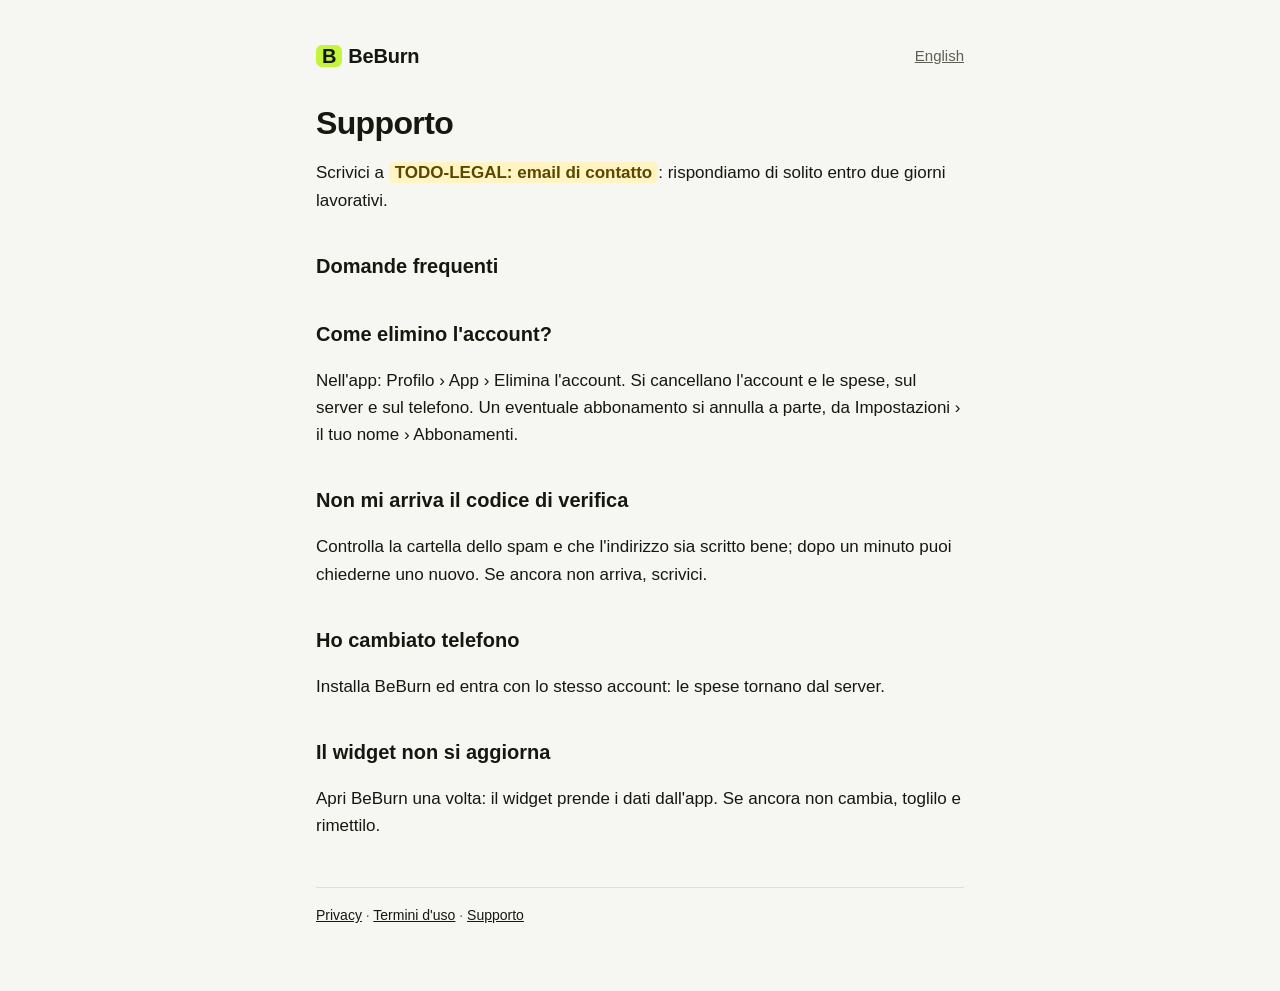
==== supporto/index.html @ 9bebd741 "Pagine legali di BeBurn: privacy, termini e supporto, in italiano e inglese Bozza: le parti TODO-LEG" ====
<!doctype html>
<html lang="it">
<head>
<meta charset="utf-8">
<meta name="viewport" content="width=device-width, initial-scale=1">
<title>Supporto · BeBurn</title>
<meta name="description" content="Aiuto e contatti per BeBurn.">
<link rel="stylesheet" href="../style.css">
</head>
<body>
<main>
<header>
<a class="brand" href="../"><span>B</span>BeBurn</a>
<a class="lang" href="en/" hreflang="en">English</a>
</header>
<h1>Supporto</h1>
<p>Scrivici a <span class="todo">TODO-LEGAL: email di contatto</span>: rispondiamo di solito entro due giorni lavorativi.</p>
<h2>Domande frequenti</h2>
<h2>Come elimino l'account?</h2>
<p>Nell'app: Profilo › App › Elimina l'account. Si cancellano l'account e le spese, sul server e sul telefono. Un eventuale abbonamento si annulla a parte, da Impostazioni › il tuo nome › Abbonamenti.</p>
<h2>Non mi arriva il codice di verifica</h2>
<p>Controlla la cartella dello spam e che l'indirizzo sia scritto bene; dopo un minuto puoi chiederne uno nuovo. Se ancora non arriva, scrivici.</p>
<h2>Ho cambiato telefono</h2>
<p>Installa BeBurn ed entra con lo stesso account: le spese tornano dal server.</p>
<h2>Il widget non si aggiorna</h2>
<p>Apri BeBurn una volta: il widget prende i dati dall'app. Se ancora non cambia, toglilo e rimettilo.</p>
<footer><a href="../privacy/">Privacy</a> · <a href="../termini/">Termini d'uso</a> · <a href="../supporto/">Supporto</a></footer>
</main>
</body>
</html>
---- style.css ----
:root {
  --bg: #f6f7f2; --text: #16170f; --muted: #5d5f55; --line: #dfe1d6;
  --accent: #16170f; --mark: #c4f53d; --todo-bg: #fff4c2; --todo-text: #5a4700;
}
@media (prefers-color-scheme: dark) {
  :root:not([data-theme="light"]) {
    --bg: #111210; --text: #f2f3ec; --muted: #a5a79c; --line: #2a2c25;
    --accent: #c4f53d; --mark: #c4f53d; --todo-bg: #3a3310; --todo-text: #ffe68a;
  }
}
* { box-sizing: border-box; }
html { -webkit-text-size-adjust: 100%; }
body {
  margin: 0; background: var(--bg); color: var(--text);
  font: 17px/1.6 -apple-system, BlinkMacSystemFont, "Segoe UI", Roboto, sans-serif;
}
main { max-width: 680px; margin: 0 auto; padding: 40px 16px 64px; }
header { display: flex; align-items: center; justify-content: space-between; gap: 12px; margin-bottom: 32px; }
.brand { font-weight: 800; font-size: 20px; letter-spacing: -0.01em; color: var(--text); text-decoration: none; }
.brand span { background: var(--mark); color: #16170f; padding: 0 6px; border-radius: 6px; margin-right: 6px; }
nav a, .lang { color: var(--muted); font-size: 15px; }
h1 { font-size: 32px; line-height: 1.2; margin: 0 0 8px; letter-spacing: -0.02em; }
h2 { font-size: 20px; margin: 36px 0 8px; }
p, li { color: var(--text); }
.updated { color: var(--muted); font-size: 15px; margin-bottom: 24px; }
a { color: var(--accent); }
ul { padding-left: 22px; }
.todo { background: var(--todo-bg); color: var(--todo-text); padding: 1px 6px; border-radius: 4px; font-weight: 600; }
.draft { border: 1px solid var(--line); border-radius: 12px; padding: 12px 16px; color: var(--muted); font-size: 15px; }
footer { margin-top: 48px; padding-top: 16px; border-top: 1px solid var(--line); color: var(--muted); font-size: 14px; }
.links { display: grid; gap: 12px; margin-top: 24px; }
.links a { display: block; padding: 16px; border: 1px solid var(--line); border-radius: 12px; text-decoration: none; color: var(--text); font-weight: 600; }
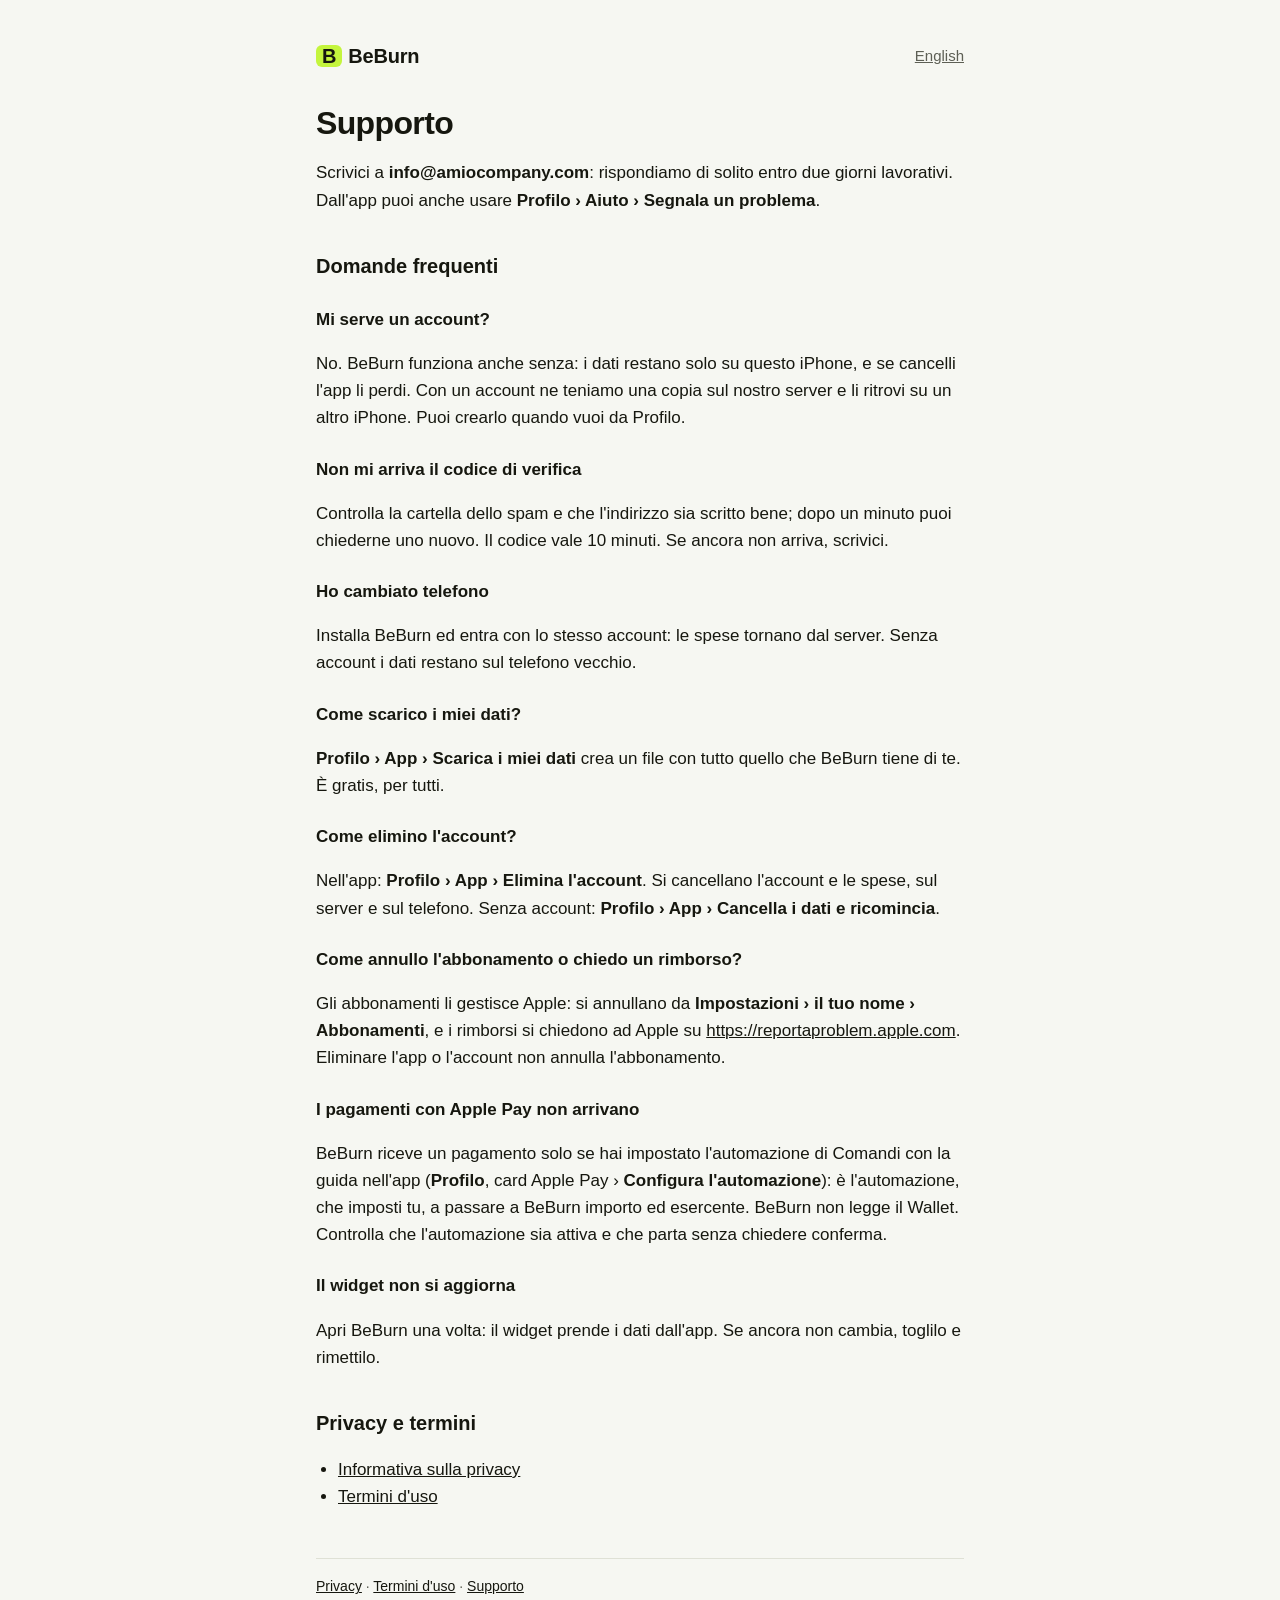
==== commit cac9d867: "Pagine legali complete: privacy nuova, termini riscritti, supporto con le domande frequenti; i testi" ====
--- a/supporto/index.html
+++ b/supporto/index.html
@@ -14,16 +14,29 @@
 <a class="lang" href="en/" hreflang="en">English</a>
 </header>
 <h1>Supporto</h1>
-<p>Scrivici a <span class="todo">TODO-LEGAL: email di contatto</span>: rispondiamo di solito entro due giorni lavorativi.</p>
+<p>Scrivici a <strong>info@amiocompany.com</strong>: rispondiamo di solito entro due giorni lavorativi. Dall'app puoi anche usare <strong>Profilo › Aiuto › Segnala un problema</strong>.</p>
 <h2>Domande frequenti</h2>
-<h2>Come elimino l'account?</h2>
-<p>Nell'app: Profilo › App › Elimina l'account. Si cancellano l'account e le spese, sul server e sul telefono. Un eventuale abbonamento si annulla a parte, da Impostazioni › il tuo nome › Abbonamenti.</p>
-<h2>Non mi arriva il codice di verifica</h2>
-<p>Controlla la cartella dello spam e che l'indirizzo sia scritto bene; dopo un minuto puoi chiederne uno nuovo. Se ancora non arriva, scrivici.</p>
-<h2>Ho cambiato telefono</h2>
-<p>Installa BeBurn ed entra con lo stesso account: le spese tornano dal server.</p>
-<h2>Il widget non si aggiorna</h2>
+<h3>Mi serve un account?</h3>
+<p>No. BeBurn funziona anche senza: i dati restano solo su questo iPhone, e se cancelli l'app li perdi. Con un account ne teniamo una copia sul nostro server e li ritrovi su un altro iPhone. Puoi crearlo quando vuoi da Profilo.</p>
+<h3>Non mi arriva il codice di verifica</h3>
+<p>Controlla la cartella dello spam e che l'indirizzo sia scritto bene; dopo un minuto puoi chiederne uno nuovo. Il codice vale 10 minuti. Se ancora non arriva, scrivici.</p>
+<h3>Ho cambiato telefono</h3>
+<p>Installa BeBurn ed entra con lo stesso account: le spese tornano dal server. Senza account i dati restano sul telefono vecchio.</p>
+<h3>Come scarico i miei dati?</h3>
+<p><strong>Profilo › App › Scarica i miei dati</strong> crea un file con tutto quello che BeBurn tiene di te. È gratis, per tutti.</p>
+<h3>Come elimino l'account?</h3>
+<p>Nell'app: <strong>Profilo › App › Elimina l'account</strong>. Si cancellano l'account e le spese, sul server e sul telefono. Senza account: <strong>Profilo › App › Cancella i dati e ricomincia</strong>.</p>
+<h3>Come annullo l'abbonamento o chiedo un rimborso?</h3>
+<p>Gli abbonamenti li gestisce Apple: si annullano da <strong>Impostazioni › il tuo nome › Abbonamenti</strong>, e i rimborsi si chiedono ad Apple su <a href="https://reportaproblem.apple.com">https://reportaproblem.apple.com</a>. Eliminare l'app o l'account non annulla l'abbonamento.</p>
+<h3>I pagamenti con Apple Pay non arrivano</h3>
+<p>BeBurn riceve un pagamento solo se hai impostato l'automazione di Comandi con la guida nell'app (<strong>Profilo</strong>, card Apple Pay › <strong>Configura l'automazione</strong>): è l'automazione, che imposti tu, a passare a BeBurn importo ed esercente. BeBurn non legge il Wallet. Controlla che l'automazione sia attiva e che parta senza chiedere conferma.</p>
+<h3>Il widget non si aggiorna</h3>
 <p>Apri BeBurn una volta: il widget prende i dati dall'app. Se ancora non cambia, toglilo e rimettilo.</p>
+<h2>Privacy e termini</h2>
+<ul>
+<li><a href="../privacy/">Informativa sulla privacy</a></li>
+<li><a href="../termini/">Termini d'uso</a></li>
+</ul>
 <footer><a href="../privacy/">Privacy</a> · <a href="../termini/">Termini d'uso</a> · <a href="../supporto/">Supporto</a></footer>
 </main>
 </body>
--- a/style.css
+++ b/style.css
@@ -30,3 +30,9 @@
 footer { margin-top: 48px; padding-top: 16px; border-top: 1px solid var(--line); color: var(--muted); font-size: 14px; }
 .links { display: grid; gap: 12px; margin-top: 24px; }
 .links a { display: block; padding: 16px; border: 1px solid var(--line); border-radius: 12px; text-decoration: none; color: var(--text); font-weight: 600; }
+h3 { font-size: 17px; margin: 24px 0 4px; }
+code { font: 15px ui-monospace, SFMono-Regular, Menlo, monospace; }
+.table { overflow-x: auto; margin: 12px 0; }
+table { border-collapse: collapse; width: 100%; font-size: 15px; }
+th, td { text-align: left; vertical-align: top; padding: 8px 10px; border-bottom: 1px solid var(--line); }
+th { color: var(--muted); font-weight: 600; }
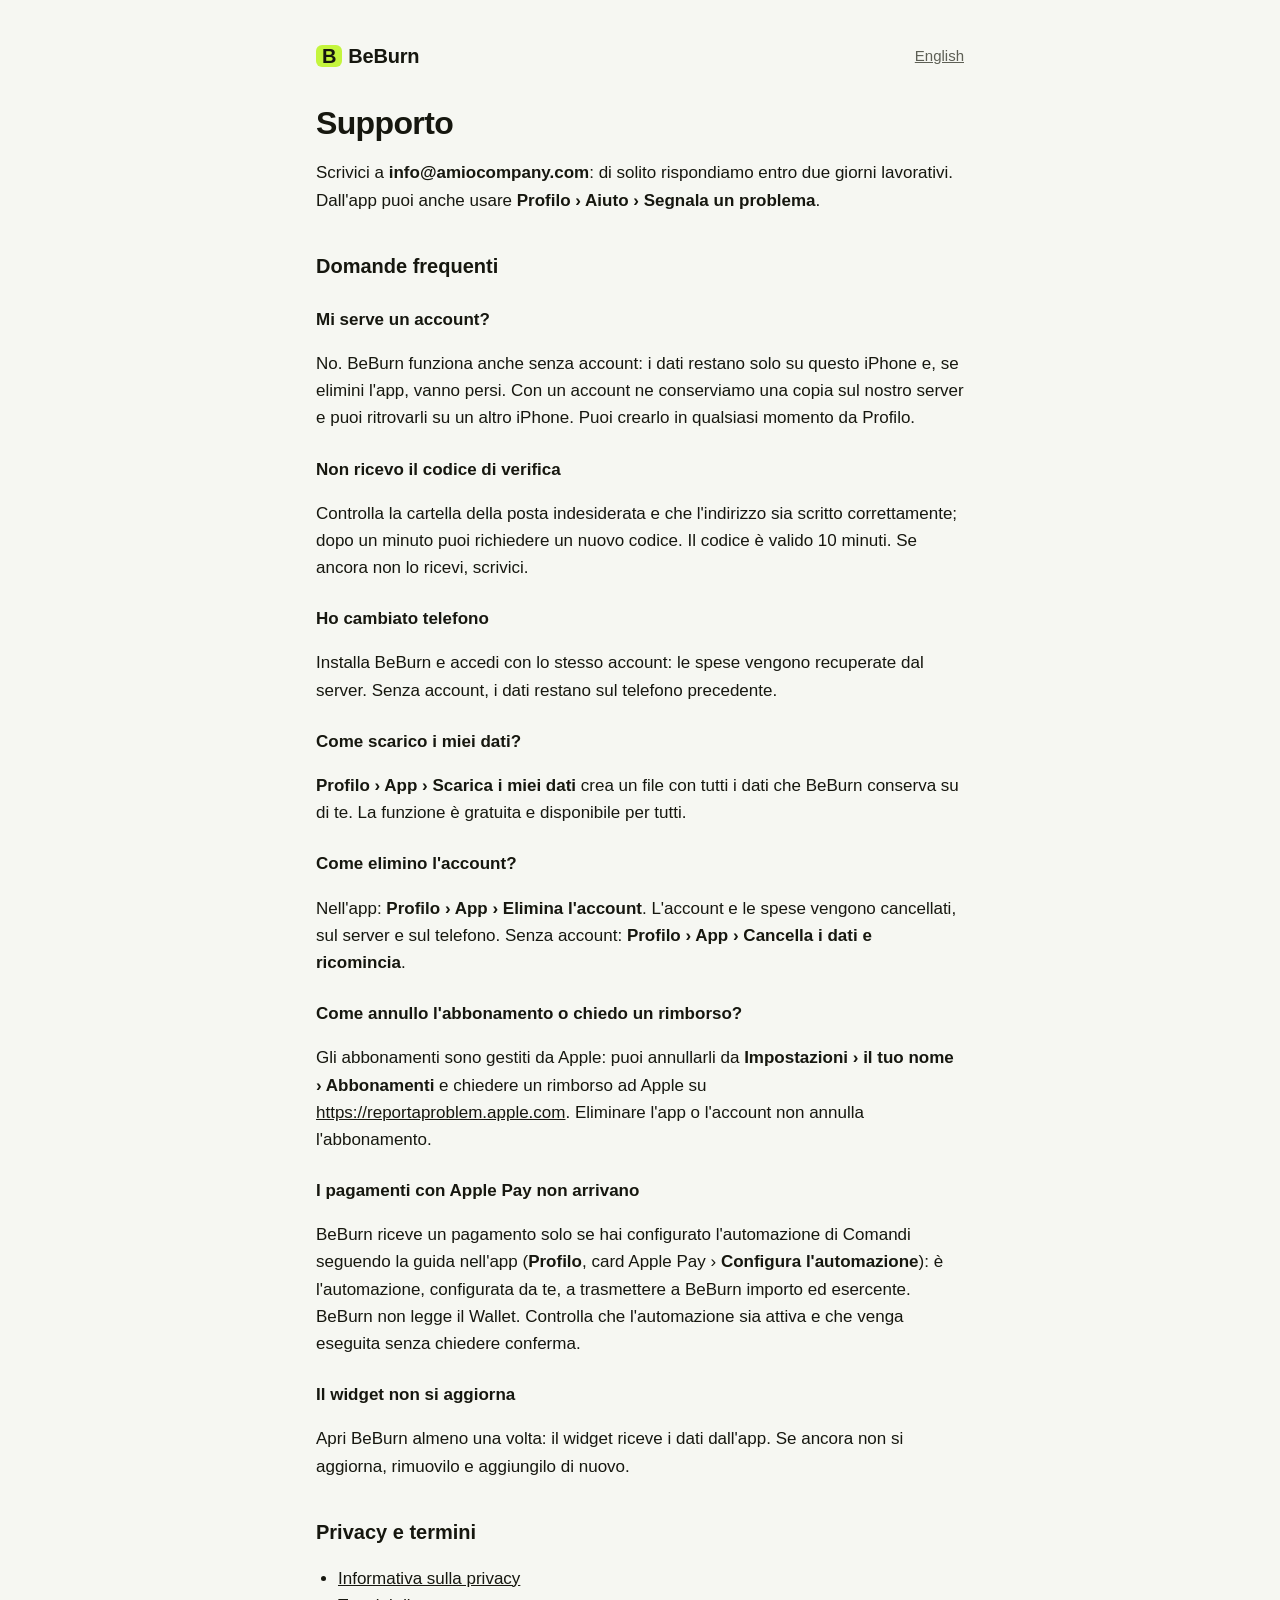
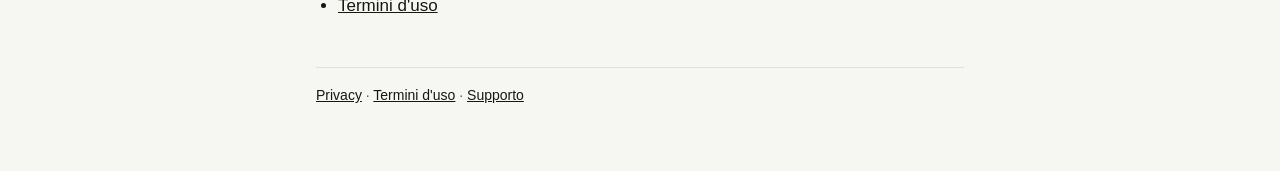
==== commit 7a6d4faf: "Pagine legali in un registro più sobrio: termini del GDPR, definizioni nei termini d'uso, stesso con" ====
--- a/supporto/index.html
+++ b/supporto/index.html
@@ -14,24 +14,24 @@
 <a class="lang" href="en/" hreflang="en">English</a>
 </header>
 <h1>Supporto</h1>
-<p>Scrivici a <strong>info@amiocompany.com</strong>: rispondiamo di solito entro due giorni lavorativi. Dall'app puoi anche usare <strong>Profilo › Aiuto › Segnala un problema</strong>.</p>
+<p>Scrivici a <strong>info@amiocompany.com</strong>: di solito rispondiamo entro due giorni lavorativi. Dall'app puoi anche usare <strong>Profilo › Aiuto › Segnala un problema</strong>.</p>
 <h2>Domande frequenti</h2>
 <h3>Mi serve un account?</h3>
-<p>No. BeBurn funziona anche senza: i dati restano solo su questo iPhone, e se cancelli l'app li perdi. Con un account ne teniamo una copia sul nostro server e li ritrovi su un altro iPhone. Puoi crearlo quando vuoi da Profilo.</p>
-<h3>Non mi arriva il codice di verifica</h3>
-<p>Controlla la cartella dello spam e che l'indirizzo sia scritto bene; dopo un minuto puoi chiederne uno nuovo. Il codice vale 10 minuti. Se ancora non arriva, scrivici.</p>
+<p>No. BeBurn funziona anche senza account: i dati restano solo su questo iPhone e, se elimini l'app, vanno persi. Con un account ne conserviamo una copia sul nostro server e puoi ritrovarli su un altro iPhone. Puoi crearlo in qualsiasi momento da Profilo.</p>
+<h3>Non ricevo il codice di verifica</h3>
+<p>Controlla la cartella della posta indesiderata e che l'indirizzo sia scritto correttamente; dopo un minuto puoi richiedere un nuovo codice. Il codice è valido 10 minuti. Se ancora non lo ricevi, scrivici.</p>
 <h3>Ho cambiato telefono</h3>
-<p>Installa BeBurn ed entra con lo stesso account: le spese tornano dal server. Senza account i dati restano sul telefono vecchio.</p>
+<p>Installa BeBurn e accedi con lo stesso account: le spese vengono recuperate dal server. Senza account, i dati restano sul telefono precedente.</p>
 <h3>Come scarico i miei dati?</h3>
-<p><strong>Profilo › App › Scarica i miei dati</strong> crea un file con tutto quello che BeBurn tiene di te. È gratis, per tutti.</p>
+<p><strong>Profilo › App › Scarica i miei dati</strong> crea un file con tutti i dati che BeBurn conserva su di te. La funzione è gratuita e disponibile per tutti.</p>
 <h3>Come elimino l'account?</h3>
-<p>Nell'app: <strong>Profilo › App › Elimina l'account</strong>. Si cancellano l'account e le spese, sul server e sul telefono. Senza account: <strong>Profilo › App › Cancella i dati e ricomincia</strong>.</p>
+<p>Nell'app: <strong>Profilo › App › Elimina l'account</strong>. L'account e le spese vengono cancellati, sul server e sul telefono. Senza account: <strong>Profilo › App › Cancella i dati e ricomincia</strong>.</p>
 <h3>Come annullo l'abbonamento o chiedo un rimborso?</h3>
-<p>Gli abbonamenti li gestisce Apple: si annullano da <strong>Impostazioni › il tuo nome › Abbonamenti</strong>, e i rimborsi si chiedono ad Apple su <a href="https://reportaproblem.apple.com">https://reportaproblem.apple.com</a>. Eliminare l'app o l'account non annulla l'abbonamento.</p>
+<p>Gli abbonamenti sono gestiti da Apple: puoi annullarli da <strong>Impostazioni › il tuo nome › Abbonamenti</strong> e chiedere un rimborso ad Apple su <a href="https://reportaproblem.apple.com">https://reportaproblem.apple.com</a>. Eliminare l'app o l'account non annulla l'abbonamento.</p>
 <h3>I pagamenti con Apple Pay non arrivano</h3>
-<p>BeBurn riceve un pagamento solo se hai impostato l'automazione di Comandi con la guida nell'app (<strong>Profilo</strong>, card Apple Pay › <strong>Configura l'automazione</strong>): è l'automazione, che imposti tu, a passare a BeBurn importo ed esercente. BeBurn non legge il Wallet. Controlla che l'automazione sia attiva e che parta senza chiedere conferma.</p>
+<p>BeBurn riceve un pagamento solo se hai configurato l'automazione di Comandi seguendo la guida nell'app (<strong>Profilo</strong>, card Apple Pay › <strong>Configura l'automazione</strong>): è l'automazione, configurata da te, a trasmettere a BeBurn importo ed esercente. BeBurn non legge il Wallet. Controlla che l'automazione sia attiva e che venga eseguita senza chiedere conferma.</p>
 <h3>Il widget non si aggiorna</h3>
-<p>Apri BeBurn una volta: il widget prende i dati dall'app. Se ancora non cambia, toglilo e rimettilo.</p>
+<p>Apri BeBurn almeno una volta: il widget riceve i dati dall'app. Se ancora non si aggiorna, rimuovilo e aggiungilo di nuovo.</p>
 <h2>Privacy e termini</h2>
 <ul>
 <li><a href="../privacy/">Informativa sulla privacy</a></li>
